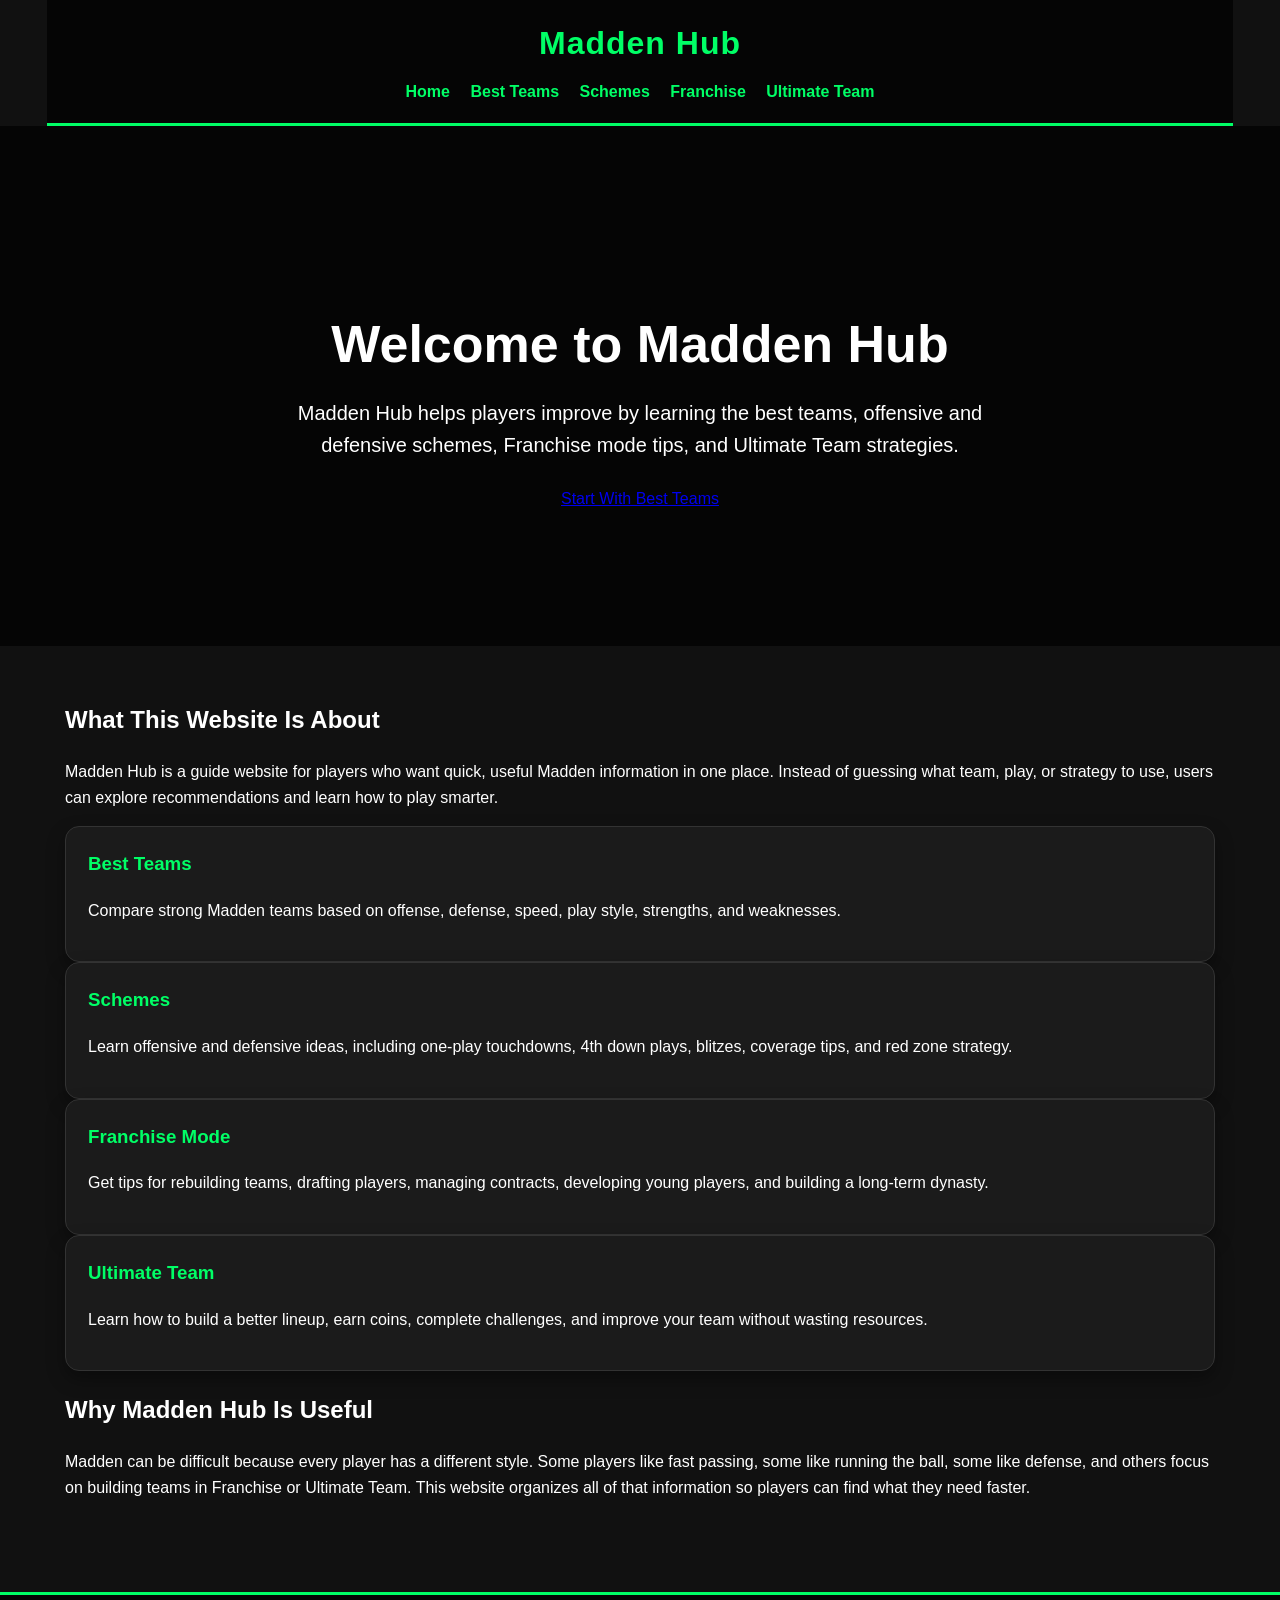
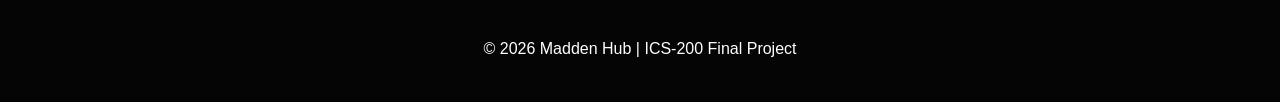
==== index.html @ 7f2488a4 "Updated Code as of May 8th" ====
<!DOCTYPE html>
<html lang="en">
<head>
  <meta charset="UTF-8" />
  <meta name="viewport" content="width=device-width, initial-scale=1.0" />
  <title>Madden Hub | Home</title>
  <link rel="stylesheet" href="style.css" />
</head>
<body>

  <header class="navbar">
    <h1>Madden Hub</h1>
    <nav>
      <a href="index.html">Home</a>
      <a href="teams.html">Best Teams</a>
      <a href="schemes.html">Schemes</a>
      <a href="franchise.html">Franchise</a>
      <a href="ultimate.html">Ultimate Team</a>
    </nav>
  </header>

  <section class="hero">
    <div class="hero-text">
      <h2>Welcome to Madden Hub</h2>
      <p>
        Madden Hub helps players improve by learning the best teams, offensive and defensive schemes,
        Franchise mode tips, and Ultimate Team strategies.
      </p>
      <a href="teams.html" class="hero-btn">Start With Best Teams</a>
    </div>
  </section>

  <main class="container">

    <section class="intro">
      <h2>What This Website Is About</h2>
      <p>
        Madden Hub is a guide website for players who want quick, useful Madden information in one place.
        Instead of guessing what team, play, or strategy to use, users can explore recommendations and
        learn how to play smarter.
      </p>
    </section>

    <section class="cards">
      <div class="card">
        <h3>Best Teams</h3>
        <p>
          Compare strong Madden teams based on offense, defense, speed, play style, strengths, and weaknesses.
        </p>
      </div>

      <div class="card">
        <h3>Schemes</h3>
        <p>
          Learn offensive and defensive ideas, including one-play touchdowns, 4th down plays, blitzes,
          coverage tips, and red zone strategy.
        </p>
      </div>

      <div class="card">
        <h3>Franchise Mode</h3>
        <p>
          Get tips for rebuilding teams, drafting players, managing contracts, developing young players,
          and building a long-term dynasty.
        </p>
      </div>

      <div class="card">
        <h3>Ultimate Team</h3>
        <p>
          Learn how to build a better lineup, earn coins, complete challenges, and improve your team without
          wasting resources.
        </p>
      </div>
    </section>

    <section class="why">
      <h2>Why Madden Hub Is Useful</h2>
      <p>
        Madden can be difficult because every player has a different style. Some players like fast passing,
        some like running the ball, some like defense, and others focus on building teams in Franchise or
        Ultimate Team. This website organizes all of that information so players can find what they need faster.
      </p>
    </section>

  </main>

  <footer>
    <p>&copy; 2026 Madden Hub | ICS-200 Final Project</p>
  </footer>

</body>
</html>
---- style.css ----
body {
  margin: 0;
  font-family: Arial, Helvetica, sans-serif;
  background-color: #111;
  color: white;
  line-height: 1.6;
}

header {
  background-color: #050505;
  border-bottom: 3px solid #00ff66;
}

.navbar {
  max-width: 1150px;
  margin: auto;
  padding: 18px;
  text-align: center;
}

header h1 {
  color: #00ff66;
  margin: 0 0 10px;
  font-size: 32px;
  letter-spacing: 1px;
}

nav a {
  color: #00ff66;
  margin: 8px;
  text-decoration: none;
  font-weight: bold;
}

nav a:hover {
  color: white;
}

.hero {
  min-height: 420px;
  display: flex;
  align-items: center;
  justify-content: center;
  text-align: center;
  padding: 50px 20px;
  background:
    linear-gradient(rgba(0,0,0,0.72), rgba(0,0,0,0.72)),
    url("https://images.unsplash.com/photo-1566577739112-5180d4bf9390?auto=format&fit=crop&w=1600&q=80");
  background-size: cover;
  background-position: center;
}

.hero h2 {
  font-size: 52px;
  margin-bottom: 10px;
}

.hero span {
  color: #00ff66;
}

.hero p {
  max-width: 750px;
  margin: 0 auto 25px;
  font-size: 20px;
}

main {
  max-width: 1150px;
  margin: auto;
  padding: 35px 20px;
}

.page-title {
  text-align: center;
  margin-bottom: 35px;
}

.page-title h2 {
  color: #00ff66;
  font-size: 40px;
  margin-bottom: 8px;
}

.section {
  margin: 45px 0;
}

.grid {
  display: grid;
  grid-template-columns: repeat(auto-fit, minmax(255px, 1fr));
  gap: 22px;
}

.card {
  background-color: #1b1b1b;
  border: 1px solid #333;
  border-radius: 14px;
  padding: 22px;
  box-shadow: 0 8px 18px rgba(0,0,0,0.35);
  transition: transform 0.2s, border-color 0.2s;
}

.card:hover {
  transform: translateY(-5px);
  border-color: #00ff66;
}

.card h3,
.card h4 {
  color: #00ff66;
  margin-top: 0;
}

.card img,
.feature-img {
  width: 100%;
  height: 190px;
  object-fit: cover;
  border-radius: 12px;
  margin-bottom: 12px;
}

.button,
button {
  display: inline-block;
  background-color: #00ff66;
  color: black;
  padding: 11px 18px;
  border: none;
  border-radius: 7px;
  font-weight: bold;
  text-decoration: none;
  cursor: pointer;
}

.button:hover,
button:hover {
  background-color: #00cc55;
}

.small-btn {
  margin-top: 12px;
  padding: 8px 13px;
}

.info-box {
  background: linear-gradient(135deg, #1b1b1b, #222);
  border-left: 5px solid #00ff66;
  padding: 22px;
  border-radius: 12px;
  margin: 25px 0;
}

.tag {
  display: inline-block;
  background-color: #0f2d19;
  color: #00ff66;
  padding: 5px 9px;
  border-radius: 20px;
  font-size: 13px;
  margin: 4px;
}

.tool {
  background-color: #161616;
  border: 2px solid #00ff66;
  border-radius: 14px;
  padding: 25px;
  margin-top: 25px;
}

select {
  padding: 10px;
  margin: 10px 0;
  width: 100%;
  border-radius: 6px;
  background-color: #222;
  color: white;
  border: 1px solid #555;
}

.result {
  margin-top: 15px;
  padding: 15px;
  background-color: #0f2d19;
  border-radius: 8px;
  min-height: 35px;
}

footer {
  text-align: center;
  padding: 25px;
  background-color: #050505;
  border-top: 3px solid #00ff66;
  margin-top: 40px;
}

.dark {
  background-color: #f4f4f4;
  color: #111;
}

.dark header,
.dark footer {
  background-color: #222;
  color: white;
}

.dark .card,
.dark .info-box,
.dark .tool {
  background-color: white;
  color: #111;
}

.dark .result {
  background-color: #e9ffe9;
  color: #111;
}

.dark select {
  background-color: white;
  color: #111;
}

@media (max-width: 800px) {
  .hero h2 {
    font-size: 36px;
  }

  nav a {
    display: inline-block;
  }
}
.team-grid {
  display: grid;
  grid-template-columns: repeat(2, 1fr);
  gap: 20px;
  margin: 30px 0;
}

.team-grid button {
  background: #1c1c1c;
  color: white;
  border: 2px solid #00ff88;
  padding: 18px;
  border-radius: 10px;
  font-size: 16px;
  font-weight: bold;
  cursor: pointer;
}

.team-grid button:hover {
  background: #00ff88;
  color: #111;
  transition: 0.3s;
}

.team-info {
  background: #1c1c1c;
  padding: 25px;
  border-radius: 12px;
  border-left: 5px solid #00ff88;
  margin-top: 30px;
}

.team-info h2 {
  color: #00ff88;
  margin-bottom: 10px;
}

.team-info h3 {
  color: #00ff88;
  margin-top: 15px;
}

.team-info ul {
  margin-left: 20px;
}

@media (max-width: 768px) {
  .team-grid {
    grid-template-columns: 1fr;
  }
}
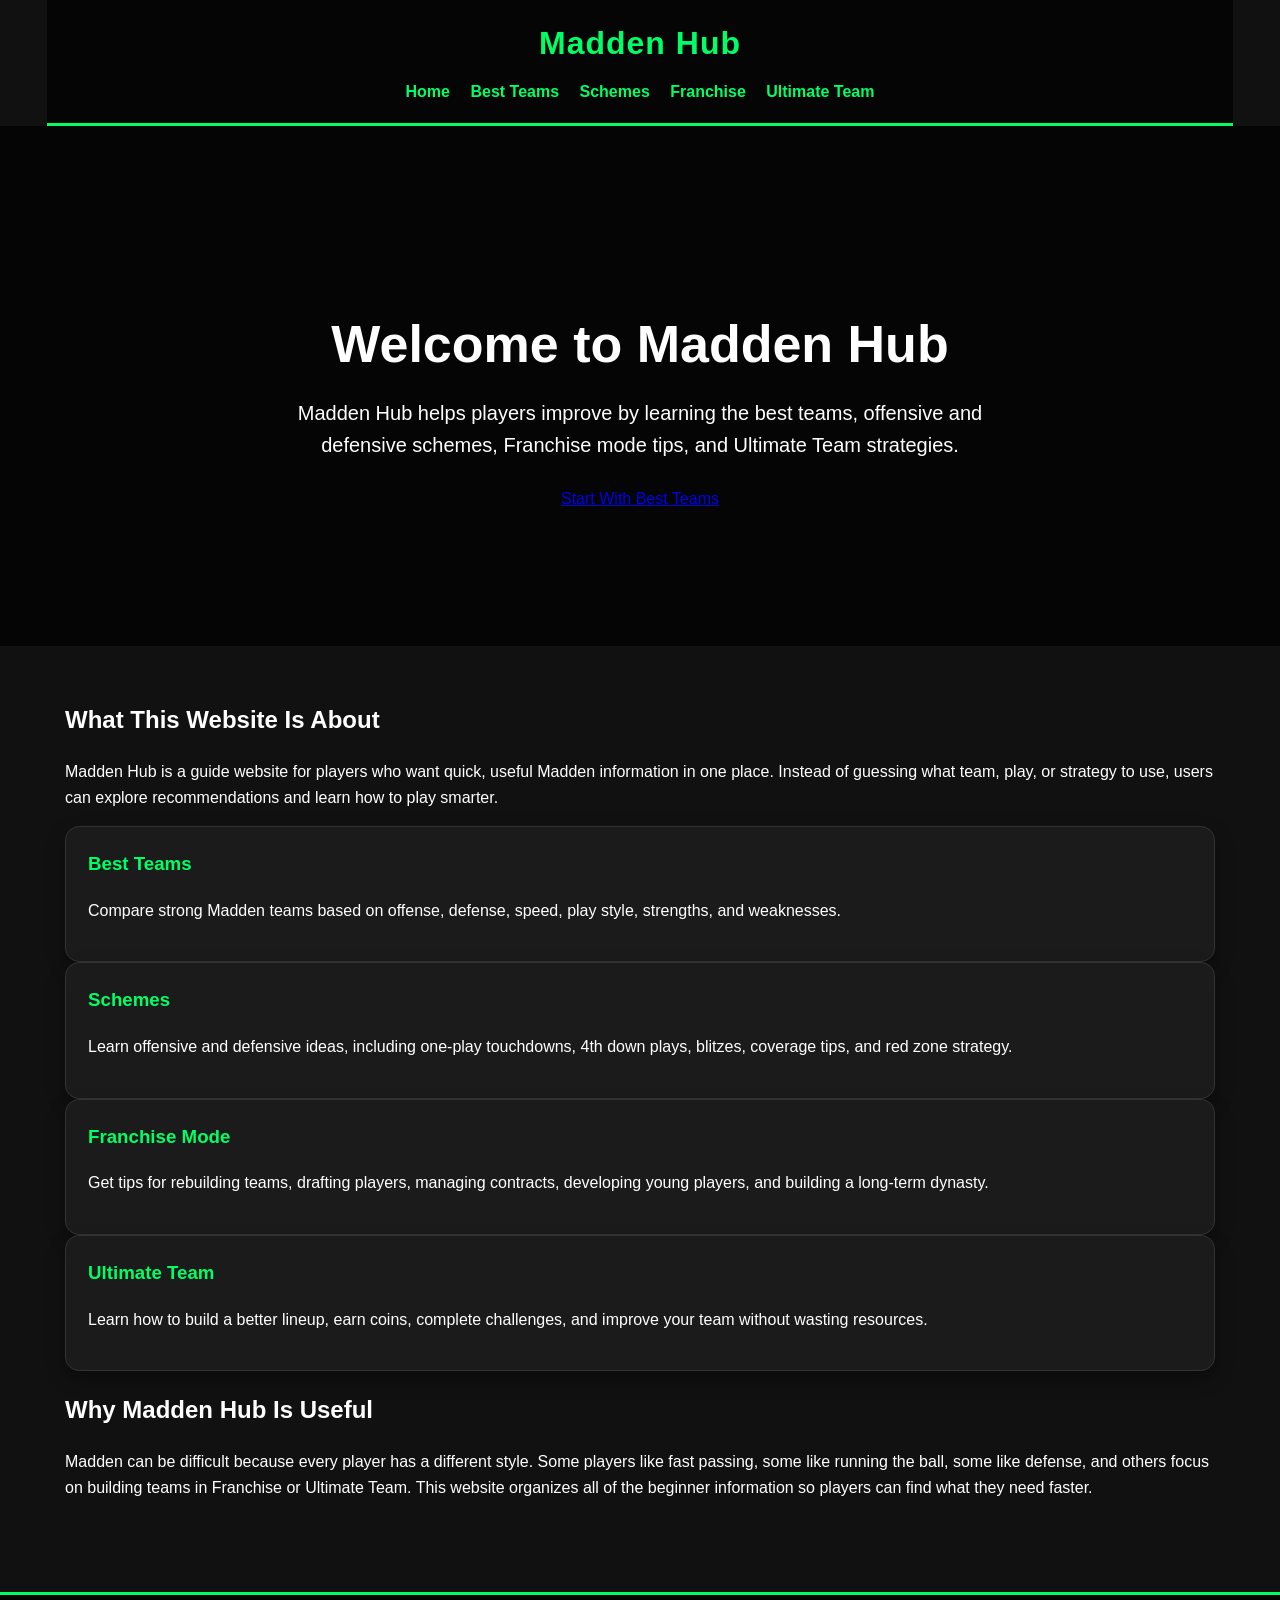
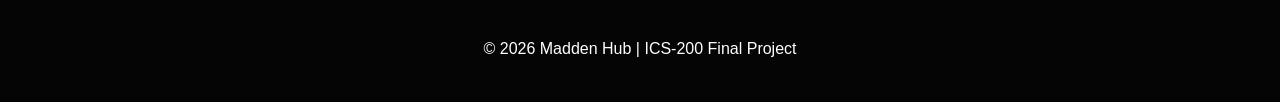
==== commit 892a52a2: "Small Website Fix" ====
--- a/index.html
+++ b/index.html
@@ -79,7 +79,7 @@
       <p>
         Madden can be difficult because every player has a different style. Some players like fast passing,
         some like running the ball, some like defense, and others focus on building teams in Franchise or
-        Ultimate Team. This website organizes all of that information so players can find what they need faster.
+        Ultimate Team. This website organizes all of the beginner information so players can find what they need faster.
       </p>
     </section>
 
